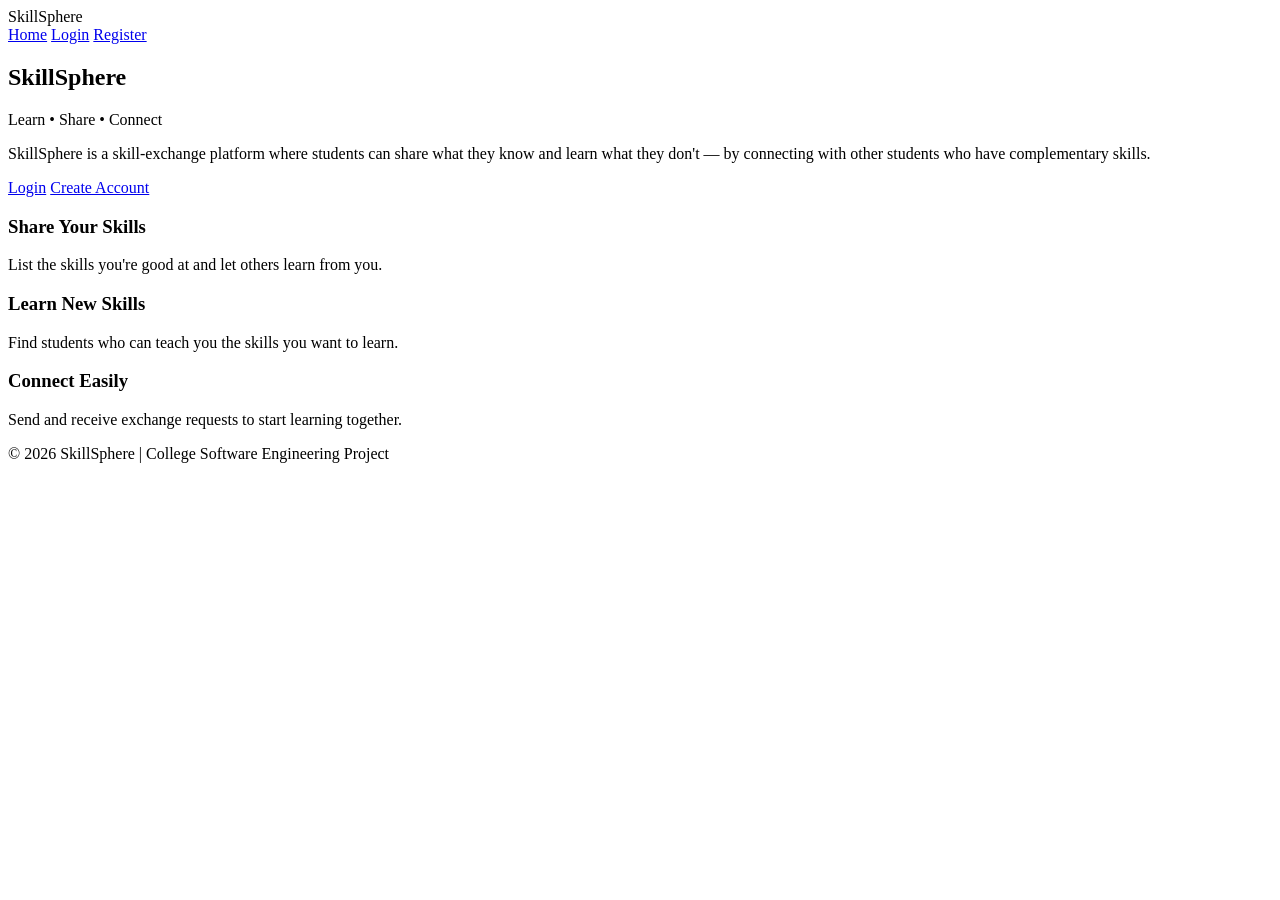
==== frontend/index.html @ bdba1ec8 "Add initial HTML structure for SkillSphere" ====
<!DOCTYPE html>
<html lang="en">
<head>
    <meta charset="UTF-8">
    <meta name="viewport" content="width=device-width, initial-scale=1.0">
    <title>SkillSphere - Learn • Share • Connect</title>
    <link rel="stylesheet" href="css/style.css">
</head>
<body>

    <!-- Top navigation bar -->
    <header class="navbar">
        <div class="logo">SkillSphere</div>
        <nav>
            <a href="index.html">Home</a>
            <a href="login.html">Login</a>
            <a href="register.html">Register</a>
        </nav>
    </header>

    <!-- Main landing section -->
    <main>
        <section class="hero">
            <h1>SkillSphere</h1>
            <p class="tagline">Learn • Share • Connect</p>
            <p class="hero-description">
                SkillSphere is a skill-exchange platform where students can share
                what they know and learn what they don't — by connecting with
                other students who have complementary skills.
            </p>

            <div class="hero-buttons">
                <a href="login.html" class="btn btn-primary">Login</a>
                <a href="register.html" class="btn btn-secondary">Create Account</a>
            </div>
        </section>

        <!-- Simple info cards explaining the platform -->
        <section class="info-cards">
            <div class="card">
                <h3>Share Your Skills</h3>
                <p>List the skills you're good at and let others learn from you.</p>
            </div>
            <div class="card">
                <h3>Learn New Skills</h3>
                <p>Find students who can teach you the skills you want to learn.</p>
            </div>
            <div class="card">
                <h3>Connect Easily</h3>
                <p>Send and receive exchange requests to start learning together.</p>
            </div>
        </section>
    </main>

    <footer>
        <p>&copy; 2026 SkillSphere | College Software Engineering Project</p>
    </footer>

</body>
</html>
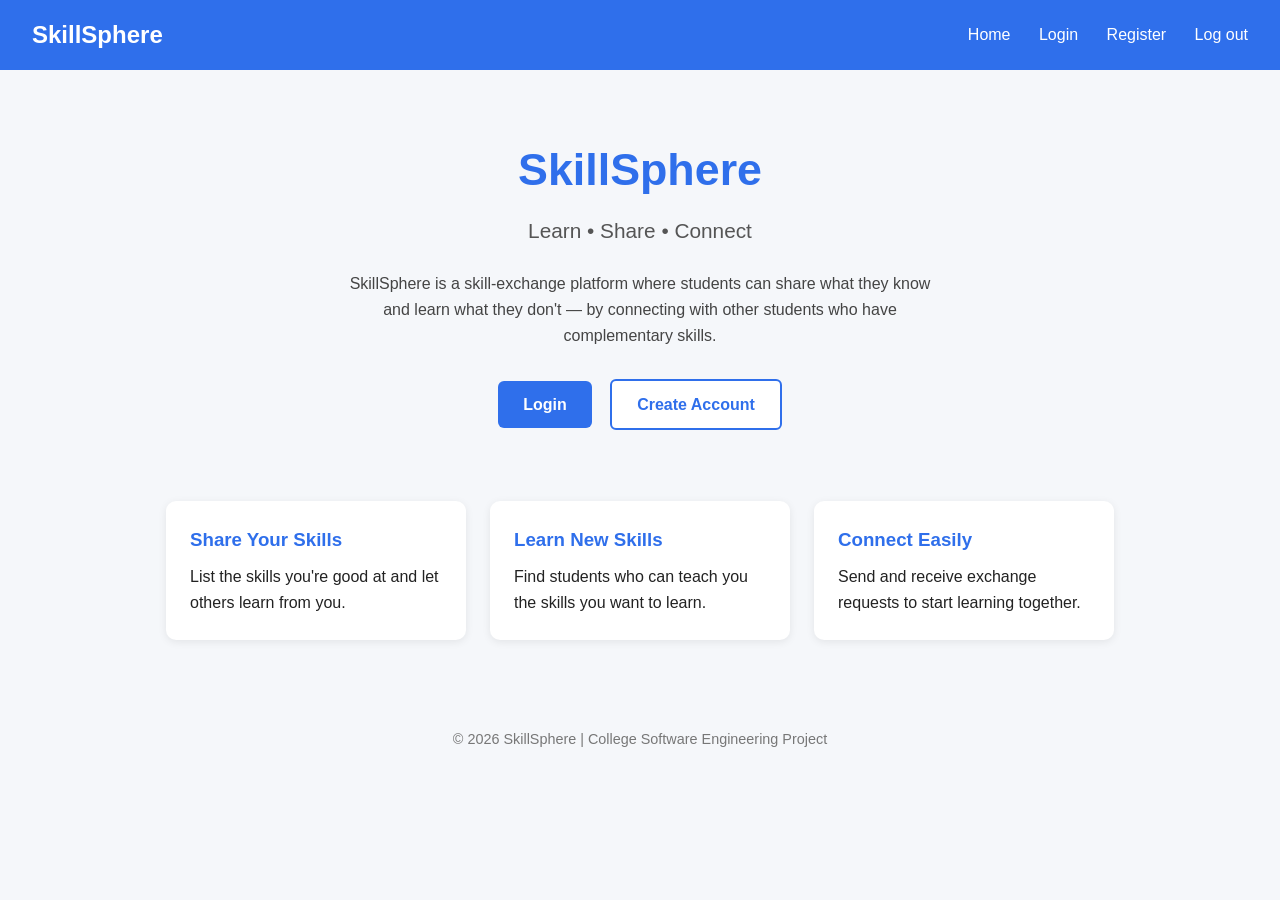
==== commit 87c114e3: "Step 10: validation, logout, clean schema, README" ====
--- a/frontend/index.html
+++ b/frontend/index.html
@@ -15,6 +15,7 @@
             <a href="index.html">Home</a>
             <a href="login.html">Login</a>
             <a href="register.html">Register</a>
+            <a href="#" id="logoutLink">Log out</a>
         </nav>
     </header>
 
--- a/frontend/css/style.css
+++ b/frontend/css/style.css
@@ -0,0 +1,267 @@
+/* ==========================================================
+   SkillSphere - Basic Stylesheet
+   Keep it simple: colors, spacing, readable fonts, cards.
+   ========================================================== */
+
+/* Reset default spacing so layout is predictable */
+* {
+    margin: 0;
+    padding: 0;
+    box-sizing: border-box;
+}
+
+body {
+    font-family: 'Segoe UI', Arial, sans-serif;
+    background-color: #f5f7fa;
+    color: #222;
+    line-height: 1.6;
+}
+
+/* ---------- Navbar ---------- */
+.navbar {
+    display: flex;
+    justify-content: space-between;
+    align-items: center;
+    background-color: #2f6feb;
+    padding: 1rem 2rem;
+    flex-wrap: wrap;
+}
+
+.navbar .logo {
+    color: #fff;
+    font-size: 1.5rem;
+    font-weight: bold;
+}
+
+.navbar nav a {
+    color: #fff;
+    text-decoration: none;
+    margin-left: 1.5rem;
+    font-weight: 500;
+}
+
+.navbar nav a:hover {
+    text-decoration: underline;
+}
+
+/* ---------- Hero Section (Landing Page) ---------- */
+.hero {
+    text-align: center;
+    padding: 4rem 1.5rem 2rem;
+}
+
+.hero h1 {
+    font-size: 2.8rem;
+    color: #2f6feb;
+}
+
+.tagline {
+    font-size: 1.3rem;
+    color: #555;
+    margin-top: 0.5rem;
+}
+
+.hero-description {
+    max-width: 600px;
+    margin: 1.5rem auto;
+    color: #444;
+}
+
+.hero-buttons {
+    margin-top: 1.5rem;
+}
+
+/* ---------- Buttons ---------- */
+.btn {
+    display: inline-block;
+    padding: 0.7rem 1.6rem;
+    margin: 0.4rem;
+    border-radius: 6px;
+    text-decoration: none;
+    font-weight: 600;
+    cursor: pointer;
+    border: none;
+    font-size: 1rem;
+}
+
+.btn-primary {
+    background-color: #2f6feb;
+    color: #fff;
+}
+
+.btn-primary:hover {
+    background-color: #1d4fc4;
+}
+
+.btn-secondary {
+    background-color: #fff;
+    color: #2f6feb;
+    border: 2px solid #2f6feb;
+}
+
+.btn-secondary:hover {
+    background-color: #eaf0ff;
+}
+
+.btn:disabled {
+    opacity: 0.6;
+    cursor: not-allowed;
+}
+
+/* ---------- Info Cards (Landing Page) ---------- */
+.info-cards {
+    display: flex;
+    flex-wrap: wrap;
+    justify-content: center;
+    gap: 1.5rem;
+    padding: 2rem 1.5rem 4rem;
+}
+
+.card {
+    background: #fff;
+    border-radius: 10px;
+    padding: 1.5rem;
+    box-shadow: 0 2px 8px rgba(0, 0, 0, 0.08);
+    max-width: 300px;
+    flex: 1 1 250px;
+}
+
+.card h3 {
+    color: #2f6feb;
+    margin-bottom: 0.6rem;
+}
+
+/* ---------- Forms (Login / Register) ---------- */
+.form-page {
+    display: flex;
+    justify-content: center;
+    align-items: center;
+    padding: 3rem 1rem;
+}
+
+.form-container {
+    background: #fff;
+    padding: 2.5rem;
+    border-radius: 10px;
+    box-shadow: 0 2px 10px rgba(0, 0, 0, 0.1);
+    width: 100%;
+    max-width: 420px;
+}
+
+.form-container h2 {
+    text-align: center;
+    color: #2f6feb;
+    margin-bottom: 1.5rem;
+}
+
+.form-container label {
+    display: block;
+    margin-top: 1rem;
+    font-weight: 600;
+    font-size: 0.95rem;
+}
+
+.form-container input {
+    width: 100%;
+    padding: 0.6rem;
+    margin-top: 0.3rem;
+    border: 1px solid #ccc;
+    border-radius: 6px;
+    font-size: 1rem;
+}
+
+.form-container input:focus {
+    outline: none;
+    border-color: #2f6feb;
+}
+
+.form-btn {
+    width: 100%;
+    margin-top: 1.5rem;
+}
+
+.form-link {
+    text-align: center;
+    margin-top: 1rem;
+    font-size: 0.95rem;
+}
+
+.form-link a {
+    color: #2f6feb;
+    text-decoration: none;
+}
+
+.form-link a:hover {
+    text-decoration: underline;
+}
+
+/* ---------- Dashboard ---------- */
+.dashboard {
+    padding: 2rem 1.5rem;
+    max-width: 1000px;
+    margin: 0 auto;
+}
+
+.welcome-banner {
+    margin-bottom: 1.5rem;
+}
+
+.welcome-banner h1 {
+    color: #2f6feb;
+}
+
+.profile-section {
+    margin-bottom: 1.5rem;
+}
+
+.dashboard-grid {
+    display: grid;
+    grid-template-columns: repeat(auto-fit, minmax(220px, 1fr));
+    gap: 1.5rem;
+}
+
+.dashboard-box ul {
+    list-style: none;
+    margin-top: 0.5rem;
+}
+
+.dashboard-box ul li {
+    background: #eaf0ff;
+    padding: 0.5rem 0.8rem;
+    border-radius: 6px;
+    margin-bottom: 0.5rem;
+}
+
+.dashboard-box h3 {
+    color: #2f6feb;
+    margin-bottom: 0.6rem;
+}
+
+.dashboard-box p {
+    margin-bottom: 0.8rem;
+    color: #555;
+}
+
+/* ---------- Footer ---------- */
+footer {
+    text-align: center;
+    padding: 1.5rem;
+    color: #777;
+    font-size: 0.9rem;
+}
+
+/* ---------- Responsive ---------- */
+@media (max-width: 600px) {
+    .navbar {
+        flex-direction: column;
+        text-align: center;
+    }
+
+    .navbar nav a {
+        margin: 0.3rem 0.7rem;
+    }
+
+    .hero h1 {
+        font-size: 2.2rem;
+    }
+}
